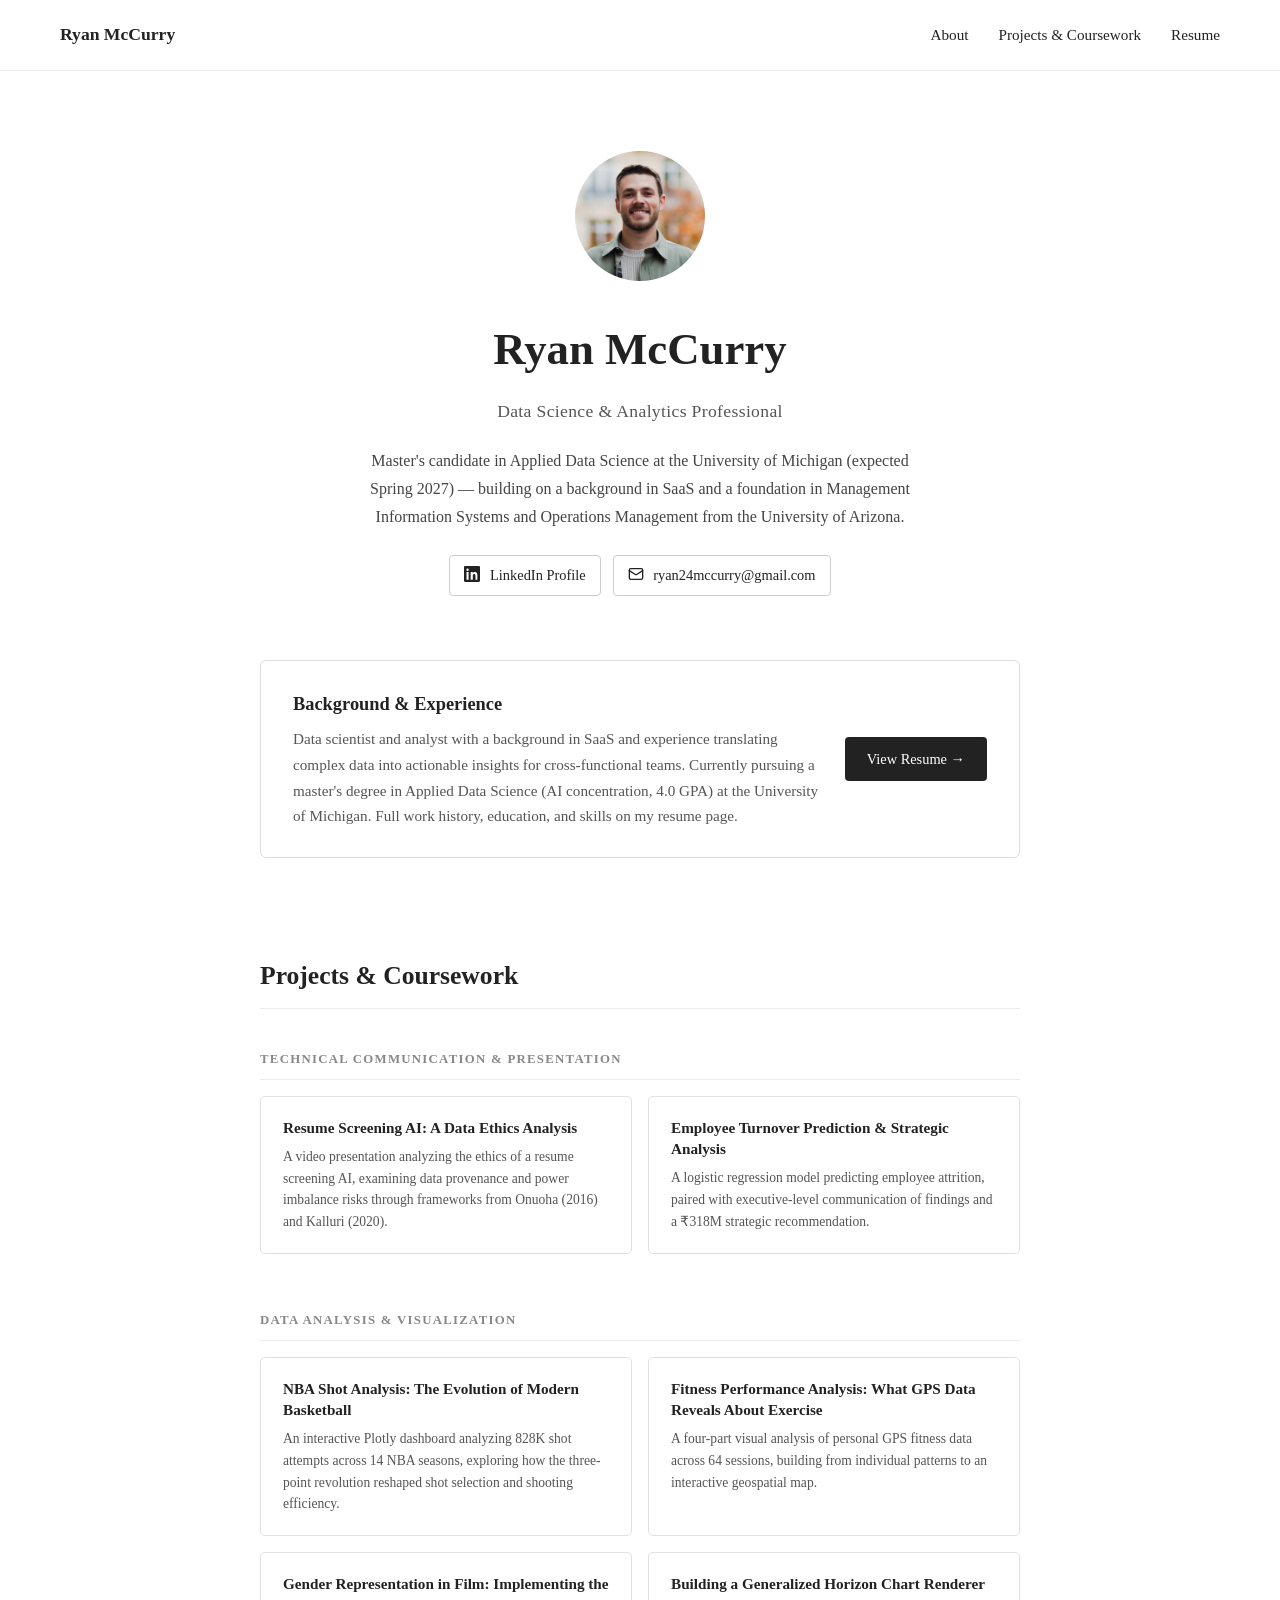
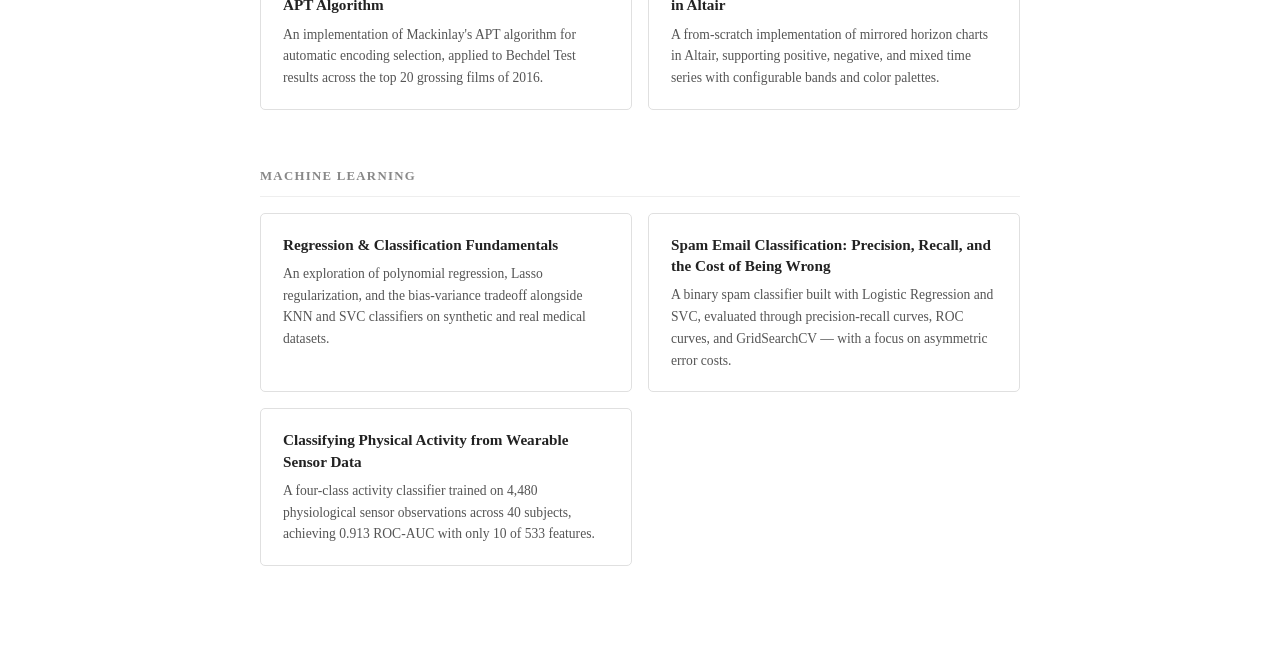
==== index.html @ e741186e "Remove and re-add activity classification project link" ====
<!DOCTYPE html>
<html lang="en">
<head>
  <meta charset="UTF-8" />
  <meta name="viewport" content="width=device-width, initial-scale=1.0"/>
  <title>Ryan McCurry</title>
  <link rel="icon" type="image/x-icon" href="favicon.ico" />
  <link rel="stylesheet" href="style.css" />
</head>
<body>

  <nav>
    <span class="nav-name">Ryan McCurry</span>
    <ul>
      <li><a href="index.html">About</a></li>
      <li><a href="#projects">Projects &amp; Coursework</a></li>

      <li><a href="resume.html">Resume</a></li>
    </ul>
  </nav>

  <!-- Hero -->
  <section id="hero">
    <img src="profile.jpg" alt="Ryan McCurry" class="profile-photo" />
    <h1>Ryan McCurry</h1>
    <p class="hero-tagline">Data Science & Analytics Professional</p>
    <p class="hero-bio">
      Master's candidate in Applied Data Science at the University of Michigan (expected Spring 2027) —
      building on a background in SaaS and a foundation in Management Information Systems and
      Operations Management from the University of Arizona.
    </p>
    <div class="hero-links">
      <a class="hero-link-btn" href="https://www.linkedin.com/in/ryan-mccurry/" target="_blank">
        <svg xmlns="http://www.w3.org/2000/svg" width="16" height="16" viewBox="0 0 24 24" fill="currentColor" style="vertical-align:-2px; margin-right:6px;"><path d="M20.447 20.452H17.21v-5.569c0-1.328-.027-3.037-1.852-3.037-1.853 0-2.136 1.445-2.136 2.939v5.667H9.987V9h3.102v1.561h.046c.432-.816 1.489-1.676 3.065-1.676 3.276 0 3.881 2.156 3.881 4.959v6.608zM5.337 7.433a1.8 1.8 0 1 1 0-3.6 1.8 1.8 0 0 1 0 3.6zm1.554 13.019H3.783V9h3.108v11.452zM22.225 0H1.771C.792 0 0 .774 0 1.729v20.542C0 23.227.792 24 1.771 24h20.451C23.2 24 24 23.227 24 22.271V1.729C24 .774 23.2 0 22.222 0h.003z"/></svg>
        LinkedIn Profile
      </a>
      <a class="hero-link-btn" href="mailto:ryan24mccurry@gmail.com">
        <svg xmlns="http://www.w3.org/2000/svg" width="16" height="16" viewBox="0 0 24 24" fill="none" stroke="currentColor" stroke-width="2" stroke-linecap="round" stroke-linejoin="round" style="vertical-align:-2px; margin-right:6px;"><rect x="2" y="4" width="20" height="16" rx="2"/><path d="m22 7-8.97 5.7a1.94 1.94 0 0 1-2.06 0L2 7"/></svg>
        ryan24mccurry@gmail.com
      </a>
    </div>
  </section>

  <!-- Resume -->
  <section id="resume-section">
    <div class="resume-card">
      <div class="resume-card-text">
        <h2 class="resume-card-heading">Background & Experience</h2>
        <p>Data scientist and analyst with a background in SaaS and experience translating complex data into actionable insights for cross-functional teams. Currently pursuing a master's degree in Applied Data Science (AI concentration, 4.0 GPA) at the University of Michigan. Full work history, education, and skills on my resume page.</p>
      </div>
      <a href="resume.html" class="resume-card-btn">View Resume →</a>
    </div>
  </section>

  <!-- Projects -->
  <section id="projects">
    <h2>Projects &amp; Coursework</h2>

    <div class="project-category">
      <h3 class="category-label">Technical Communication &amp; Presentation</h3>
      <div class="project-tiles">
        <a href="projects/ai-ethics-resume-screening.html" class="tile">
          <span class="tile-title">Resume Screening AI: A Data Ethics Analysis</span>
          <span class="tile-desc">A video presentation analyzing the ethics of a resume screening AI, examining data provenance and power imbalance risks through frameworks from Onuoha (2016) and Kalluri (2020).</span>
        </a>
        <a href="projects/acme-aroma.html" class="tile">
          <span class="tile-title">Employee Turnover Prediction &amp; Strategic Analysis</span>
          <span class="tile-desc">A logistic regression model predicting employee attrition, paired with executive-level communication of findings and a ₹318M strategic recommendation.</span>
        </a>
      </div>
    </div>

    <div class="project-category">
      <h3 class="category-label">Data Analysis &amp; Visualization</h3>
      <div class="project-tiles">
        <a href="projects/nba-shot-analysis.html" class="tile">
          <span class="tile-title">NBA Shot Analysis: The Evolution of Modern Basketball</span>
          <span class="tile-desc">An interactive Plotly dashboard analyzing 828K shot attempts across 14 NBA seasons, exploring how the three-point revolution reshaped shot selection and shooting efficiency.</span>
        </a>
        <a href="projects/fitness-performance-analysis.html" class="tile">
          <span class="tile-title">Fitness Performance Analysis: What GPS Data Reveals About Exercise</span>
          <span class="tile-desc">A four-part visual analysis of personal GPS fitness data across 64 sessions, building from individual patterns to an interactive geospatial map.</span>
        </a>
        <a href="projects/bechdel-apt.html" class="tile">
          <span class="tile-title">Gender Representation in Film: Implementing the APT Algorithm</span>
          <span class="tile-desc">An implementation of Mackinlay's APT algorithm for automatic encoding selection, applied to Bechdel Test results across the top 20 grossing films of 2016.</span>
        </a>
        <a href="projects/horizon-charts.html" class="tile">
          <span class="tile-title">Building a Generalized Horizon Chart Renderer in Altair</span>
          <span class="tile-desc">A from-scratch implementation of mirrored horizon charts in Altair, supporting positive, negative, and mixed time series with configurable bands and color palettes.</span>
        </a>
      </div>
    </div>

    <div class="project-category">
      <h3 class="category-label">Machine Learning</h3>
      <div class="project-tiles">
        <a href="projects/regression-classification-fundamentals.html" class="tile">
          <span class="tile-title">Regression &amp; Classification Fundamentals</span>
          <span class="tile-desc">An exploration of polynomial regression, Lasso regularization, and the bias-variance tradeoff alongside KNN and SVC classifiers on synthetic and real medical datasets.</span>
        </a>
        <a href="projects/spam-classification.html" class="tile">
          <span class="tile-title">Spam Email Classification: Precision, Recall, and the Cost of Being Wrong</span>
          <span class="tile-desc">A binary spam classifier built with Logistic Regression and SVC, evaluated through precision-recall curves, ROC curves, and GridSearchCV — with a focus on asymmetric error costs.</span>
        </a>
        <a href="projects/activity-classification.html" class="tile">
          <span class="tile-title">Classifying Physical Activity from Wearable Sensor Data</span>
          <span class="tile-desc">A four-class activity classifier trained on 4,480 physiological sensor observations across 40 subjects, achieving 0.913 ROC-AUC with only 10 of 533 features.</span>
        </a>
      </div>
    </div>

  </section>



</body>
</html>
---- style.css ----
* {
  margin: 0;
  padding: 0;
  box-sizing: border-box;
}

body {
  font-family: 'Georgia', serif;
  color: #222;
  background-color: #fff;
  line-height: 1.7;
}

/* Navigation */
nav {
  display: flex;
  justify-content: space-between;
  align-items: center;
  padding: 20px 60px;
  border-bottom: 1px solid #eee;
  position: sticky;
  top: 0;
  background-color: #fff;
  z-index: 100;
}

.nav-name {
  font-weight: bold;
  font-size: 1.1rem;
}

nav ul {
  list-style: none;
  display: flex;
  gap: 30px;
}

nav ul a {
  text-decoration: none;
  color: #222;
  font-size: 0.95rem;
}

nav ul a:hover {
  color: #555;
}

/* Sections */
section {
  max-width: 800px;
  margin: 0 auto;
  padding: 48px 20px;
  scroll-margin-top: 70px;
}

/* Hero */
#hero {
  text-align: center;
  padding-top: 80px;
  padding-bottom: 64px;
}

#hero h1 {
  font-size: 2.8rem;
  margin-bottom: 10px;
}

.hero-tagline {
  font-size: 1.1rem;
  color: #555;
  margin-bottom: 20px;
  letter-spacing: 0.02em;
}

.hero-bio {
  font-size: 1rem;
  color: #444;
  max-width: 580px;
  margin: 0 auto 24px;
  line-height: 1.75;
}

.hero-links {
  display: flex;
  justify-content: center;
  gap: 12px;
  flex-wrap: wrap;
}

.hero-link-btn {
  display: inline-block;
  color: #222;
  text-decoration: none;
  font-size: 0.9rem;
  border: 1px solid #ccc;
  border-radius: 4px;
  padding: 7px 14px;
  transition: border-color 0.2s, color 0.2s;
}

.hero-link-btn:hover {
  border-color: #888;
  color: #444;
}

/* Profile Photo */
.profile-photo {
  width: 130px;
  height: 130px;
  border-radius: 50%;
  object-fit: cover;
  margin-bottom: 22px;
}

/* Headings */
h2 {
  font-size: 1.6rem;
  margin-bottom: 30px;
  border-bottom: 1px solid #eee;
  padding-bottom: 10px;
}

/* Resume Card */
#resume-section {
  padding-top: 0;
  padding-bottom: 48px;
}

.resume-card {
  display: flex;
  justify-content: space-between;
  align-items: center;
  border: 1px solid #ddd;
  border-radius: 6px;
  padding: 28px 32px;
  gap: 24px;
}

.resume-card-heading {
  font-size: 1.15rem;
  margin-bottom: 6px;
  border: none;
  padding: 0;
}

.resume-card-text p {
  color: #555;
  font-size: 0.95rem;
}

.resume-card-btn {
  flex-shrink: 0;
  display: inline-block;
  padding: 10px 22px;
  background: #222;
  color: #fff;
  text-decoration: none;
  font-size: 0.9rem;
  border-radius: 4px;
  white-space: nowrap;
  transition: background 0.2s;
}

.resume-card-btn:hover {
  background: #444;
}

/* Projects */
#projects h2 {
  margin-bottom: 40px;
}

.project-category {
  margin-bottom: 56px;
}

.category-label {
  font-size: 0.8rem;
  font-weight: bold;
  letter-spacing: 0.1em;
  text-transform: uppercase;
  color: #888;
  margin-bottom: 16px;
  padding-bottom: 8px;
  border-bottom: 1px solid #eee;
}

.project-tiles {
  display: grid;
  grid-template-columns: 1fr 1fr;
  gap: 16px;
}

.tile {
  display: flex;
  flex-direction: column;
  gap: 8px;
  padding: 20px 22px;
  border: 1px solid #e0e0e0;
  border-radius: 5px;
  text-decoration: none;
  color: inherit;
  transition: border-color 0.2s, box-shadow 0.2s;
}

.tile:hover {
  border-color: #aaa;
  box-shadow: 0 2px 8px rgba(0,0,0,0.06);
}

.tile-title {
  font-size: 0.95rem;
  font-weight: bold;
  color: #222;
  line-height: 1.4;
}

.tile-desc {
  font-size: 0.85rem;
  color: #555;
  line-height: 1.6;
}

/* Resume Page */
#resume-hero {
  text-align: center;
  padding-top: 64px;
  padding-bottom: 32px;
}

#resume-hero h1 {
  font-size: 2.5rem;
  margin-bottom: 20px;
}

.resume-item {
  margin-bottom: 40px;
}

.resume-header {
  display: flex;
  justify-content: space-between;
  align-items: baseline;
  margin-bottom: 4px;
}

.resume-date {
  font-size: 0.9rem;
  color: #777;
}

.resume-subtitle {
  font-style: italic;
  color: #555;
  margin-bottom: 10px;
}

.resume-list {
  padding-left: 20px;
}

.resume-list li {
  margin-bottom: 8px;
  color: #444;
}

/* Responsive */
@media (max-width: 600px) {
  nav {
    padding: 16px 20px;
  }

  .project-tiles {
    grid-template-columns: 1fr;
  }

  .resume-card {
    flex-direction: column;
    align-items: flex-start;
  }

  #hero h1 {
    font-size: 2.1rem;
  }
}
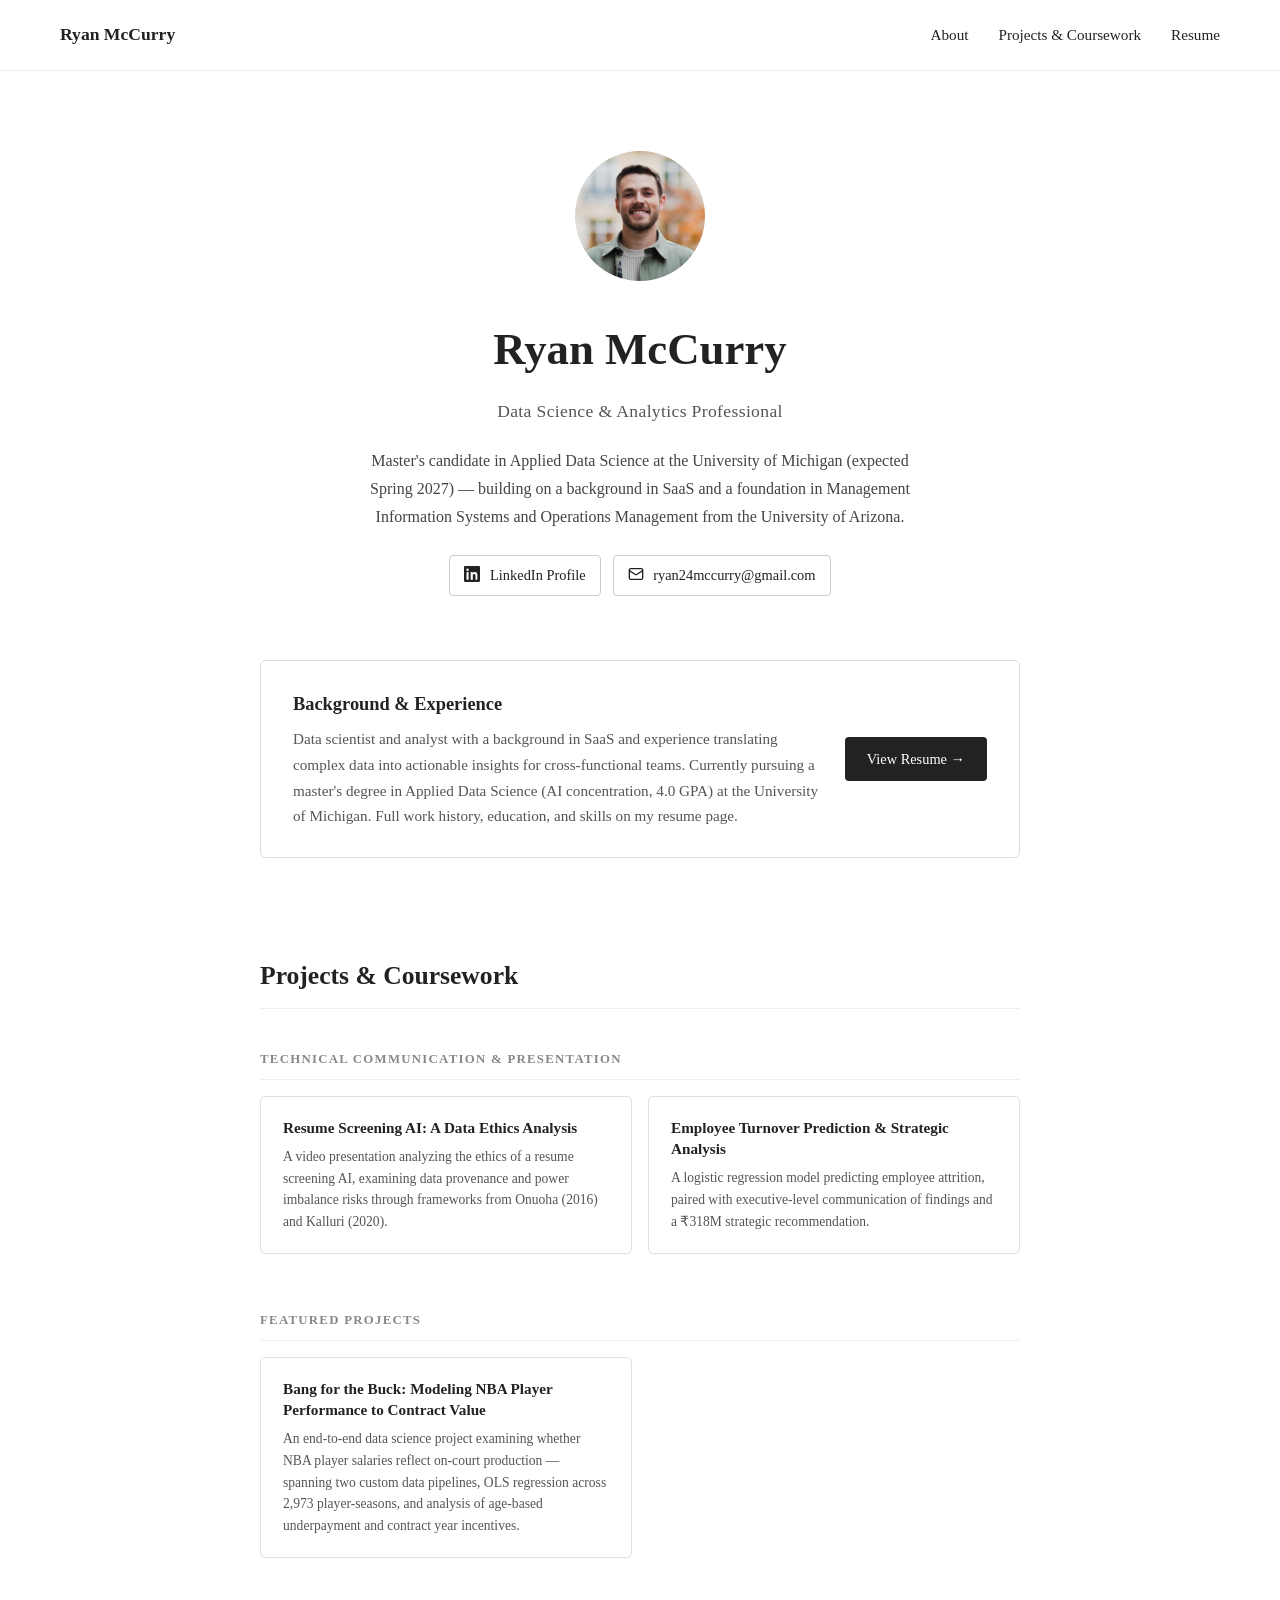
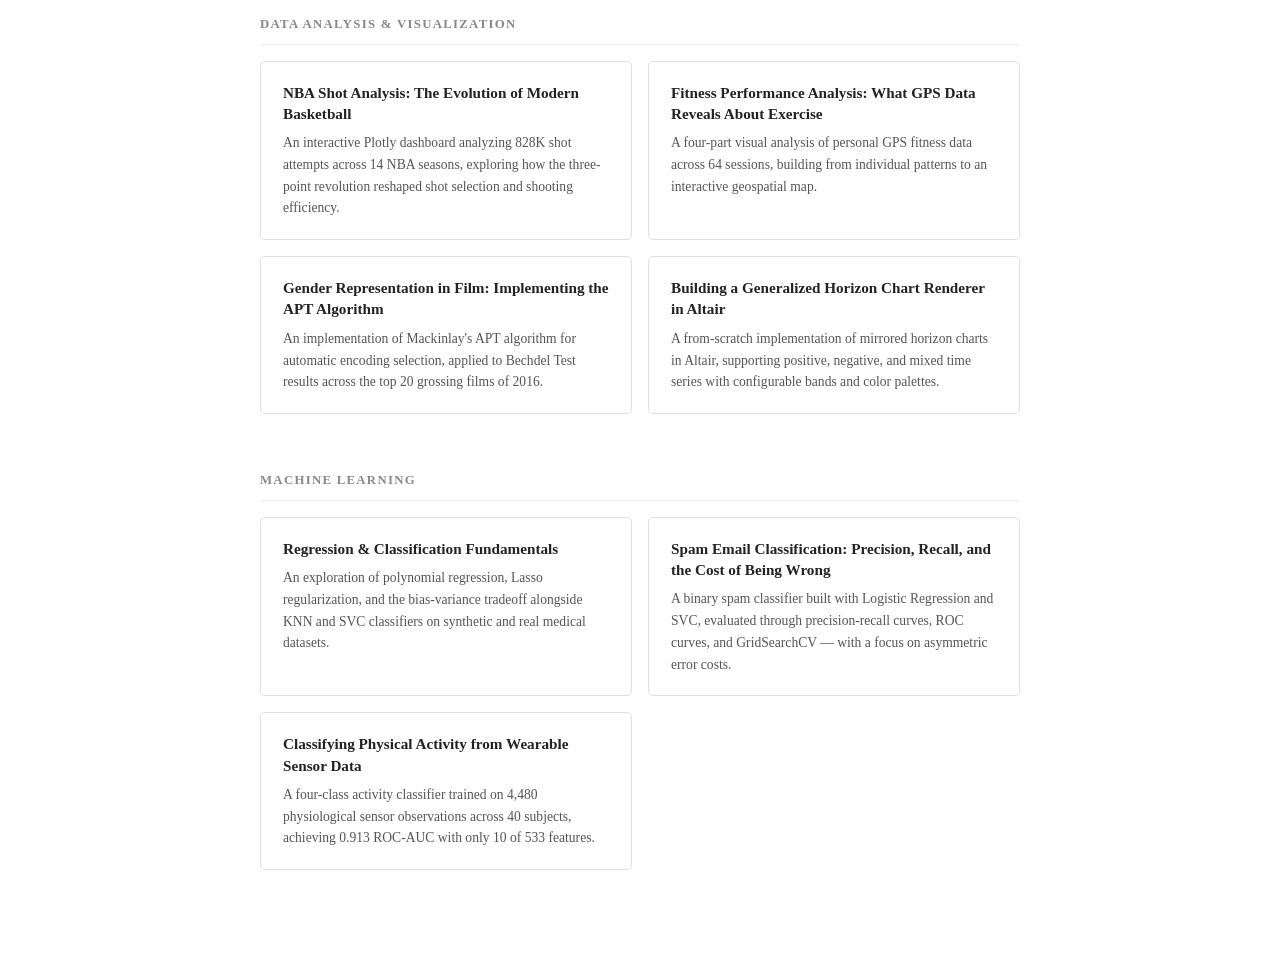
==== commit 3f9328e2: "Add featured project tile for NBA player performance Added a new project tile for 'Bang for the Buck" ====
--- a/index.html
+++ b/index.html
@@ -71,6 +71,16 @@
     </div>
 
     <div class="project-category">
+      <h3 class="category-label">Featured Projects</h3>
+      <div class="project-tiles">
+        <a href="projects/nba-salary-efficiency.html" class="tile">
+          <span class="tile-title">Bang for the Buck: Modeling NBA Player Performance to Contract Value</span>
+          <span class="tile-desc">An end-to-end data science project examining whether NBA player salaries reflect on-court production — spanning two custom data pipelines, OLS regression across 2,973 player-seasons, and analysis of age-based underpayment and contract year incentives.</span>
+        </a>
+      </div>
+    </div>
+
+    <div class="project-category">
       <h3 class="category-label">Data Analysis &amp; Visualization</h3>
       <div class="project-tiles">
         <a href="projects/nba-shot-analysis.html" class="tile">
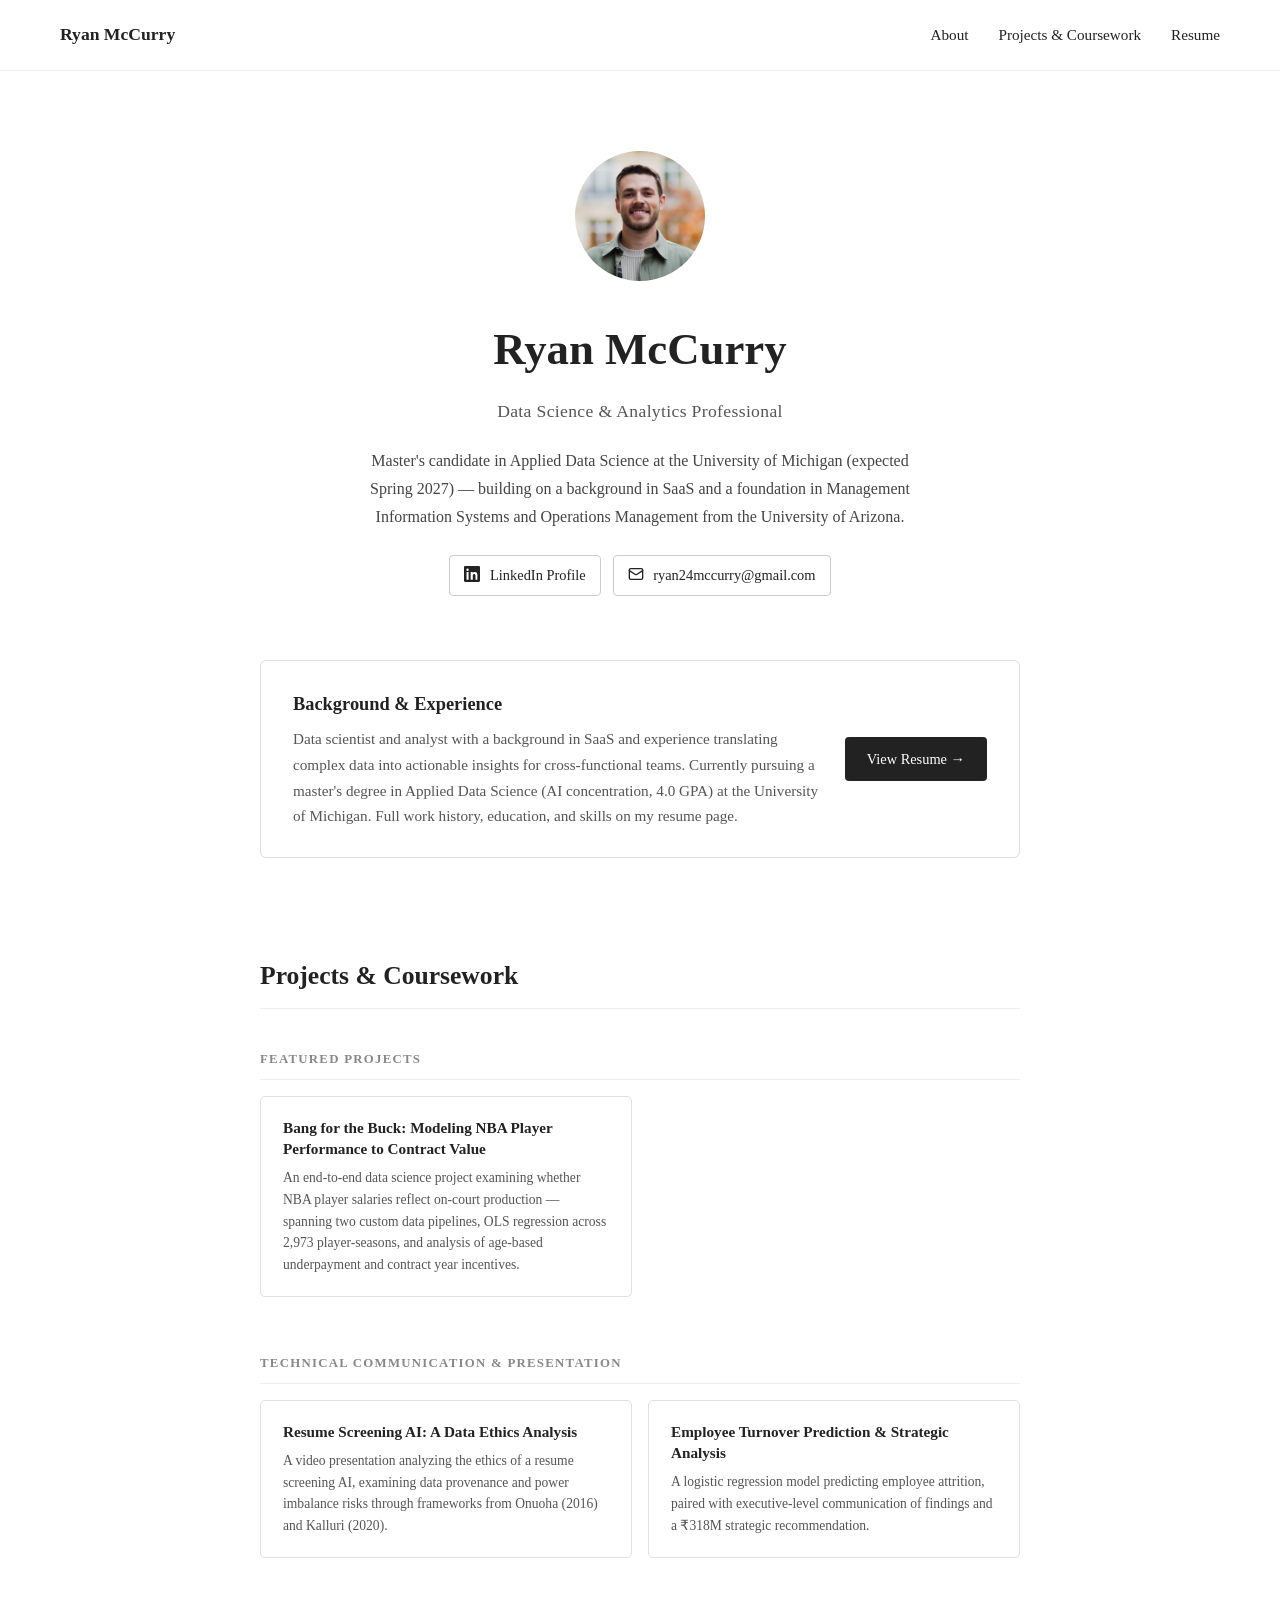
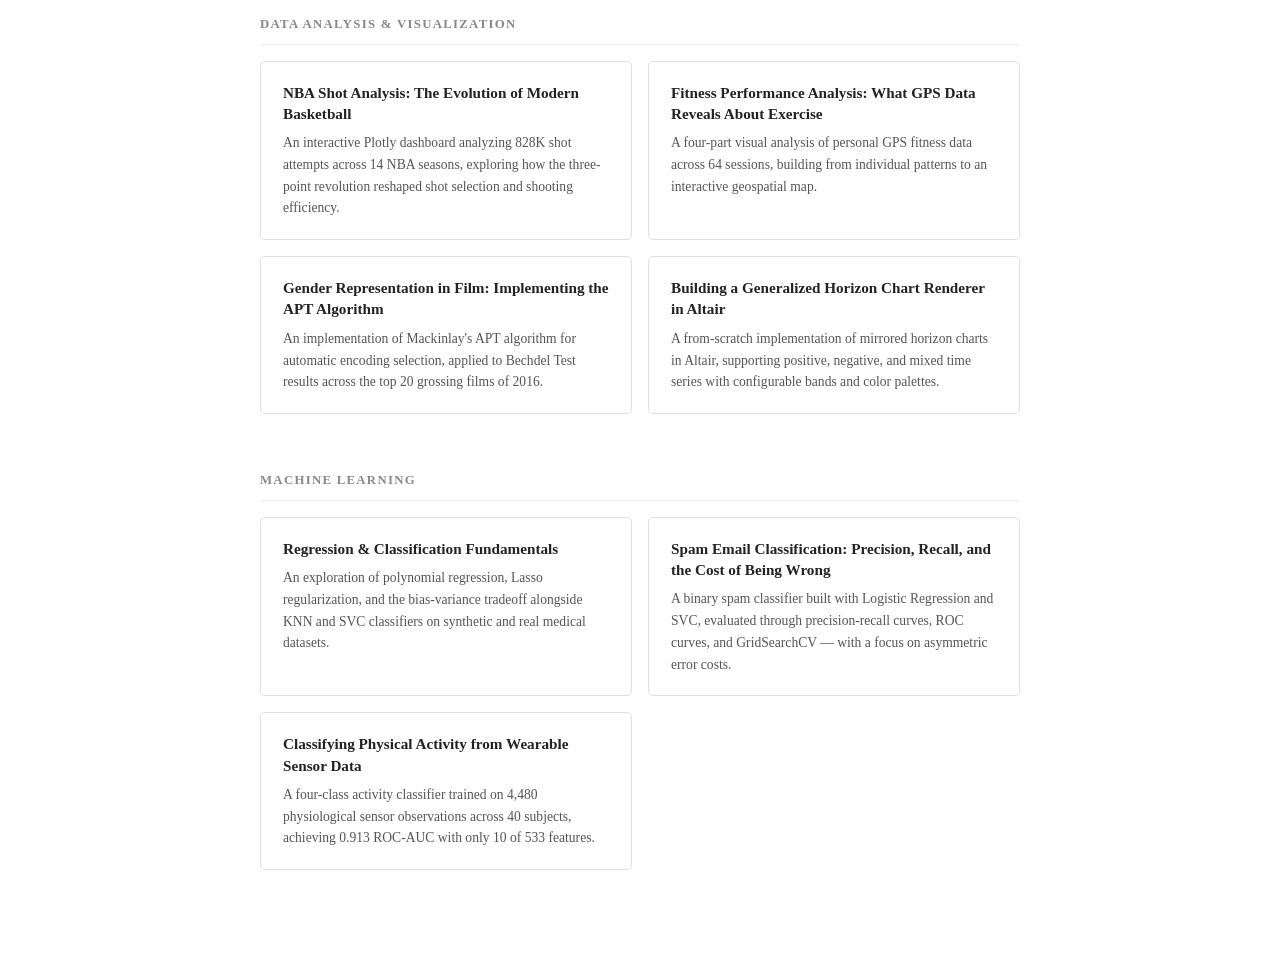
==== commit de3079c5: "Refactor project categories in index.html Removed duplicate Featured Projects section and retained t" ====
--- a/index.html
+++ b/index.html
@@ -57,6 +57,16 @@
     <h2>Projects &amp; Coursework</h2>
 
     <div class="project-category">
+      <h3 class="category-label">Featured Projects</h3>
+      <div class="project-tiles">
+        <a href="projects/nba-salary-efficiency.html" class="tile" style="width: 100%;">
+          <span class="tile-title">Bang for the Buck: Modeling NBA Player Performance to Contract Value</span>
+          <span class="tile-desc">An end-to-end data science project examining whether NBA player salaries reflect on-court production — spanning two custom data pipelines, OLS regression across 2,973 player-seasons, and analysis of age-based underpayment and contract year incentives.</span>
+        </a>
+      </div>
+    </div>
+    
+    <div class="project-category">
       <h3 class="category-label">Technical Communication &amp; Presentation</h3>
       <div class="project-tiles">
         <a href="projects/ai-ethics-resume-screening.html" class="tile">
@@ -66,16 +76,6 @@
         <a href="projects/acme-aroma.html" class="tile">
           <span class="tile-title">Employee Turnover Prediction &amp; Strategic Analysis</span>
           <span class="tile-desc">A logistic regression model predicting employee attrition, paired with executive-level communication of findings and a ₹318M strategic recommendation.</span>
-        </a>
-      </div>
-    </div>
-
-    <div class="project-category">
-      <h3 class="category-label">Featured Projects</h3>
-      <div class="project-tiles">
-        <a href="projects/nba-salary-efficiency.html" class="tile">
-          <span class="tile-title">Bang for the Buck: Modeling NBA Player Performance to Contract Value</span>
-          <span class="tile-desc">An end-to-end data science project examining whether NBA player salaries reflect on-court production — spanning two custom data pipelines, OLS regression across 2,973 player-seasons, and analysis of age-based underpayment and contract year incentives.</span>
         </a>
       </div>
     </div>
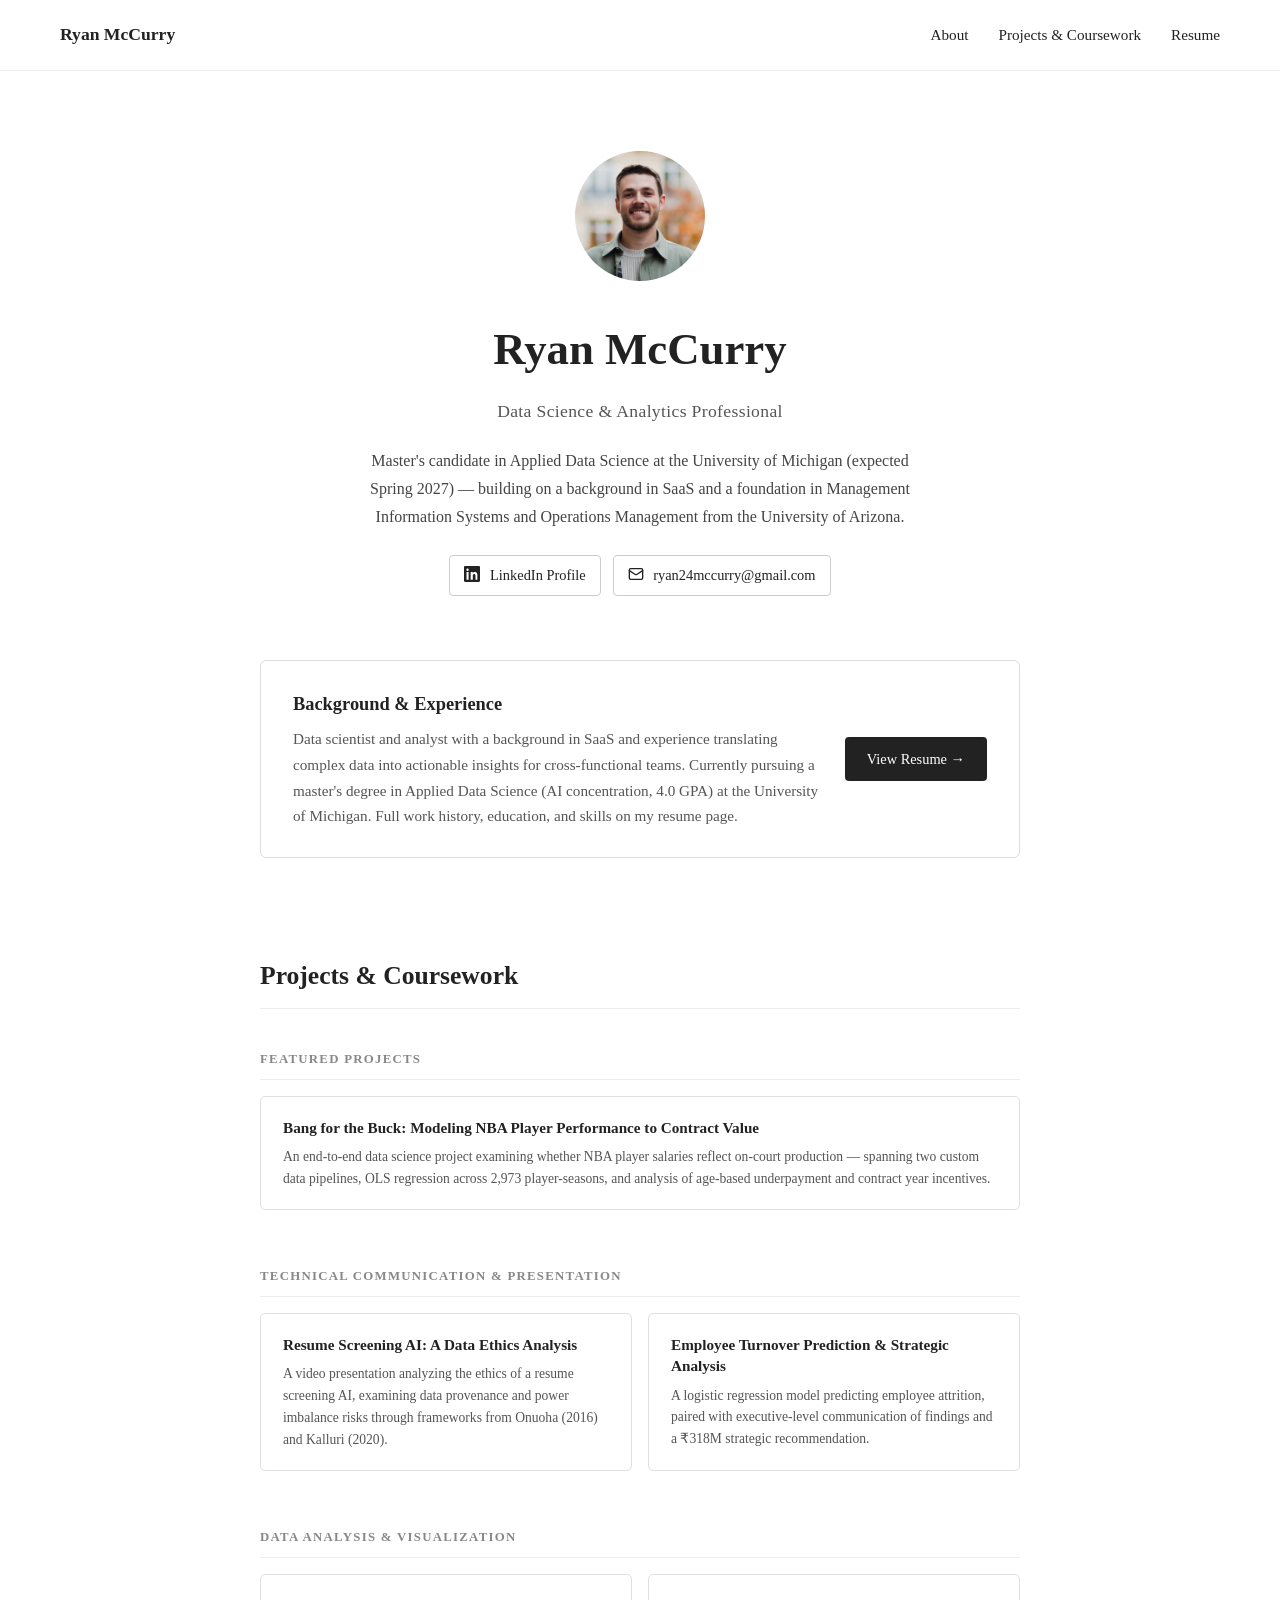
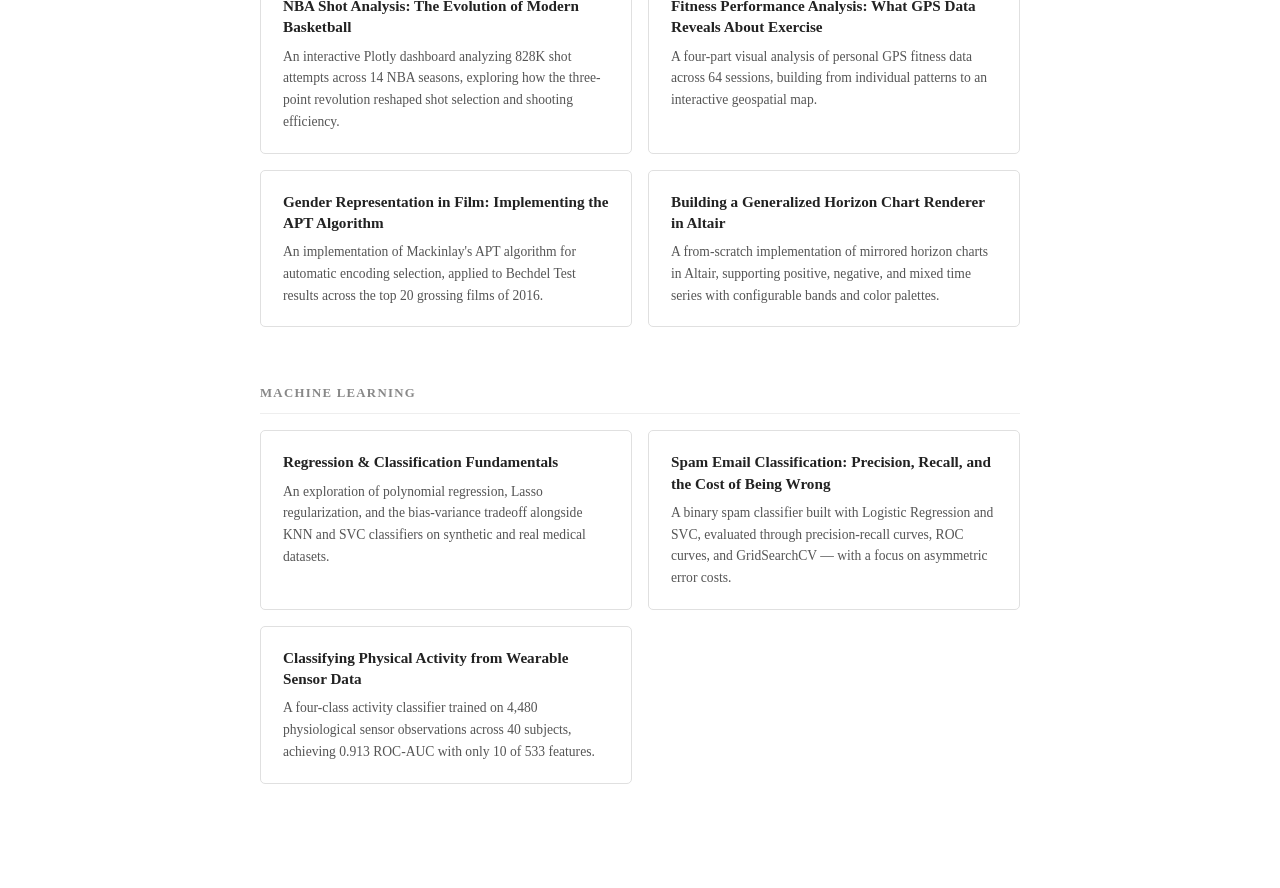
==== commit 94c241ea: "Change project tiles to use grid layout Updated project tiles layout to use CSS grid." ====
--- a/index.html
+++ b/index.html
@@ -58,8 +58,8 @@
 
     <div class="project-category">
       <h3 class="category-label">Featured Projects</h3>
-      <div class="project-tiles">
-        <a href="projects/nba-salary-efficiency.html" class="tile" style="width: 100%;">
+      <div class="project-tiles" style="grid-template-columns: 1fr;">
+        <a href="projects/nba-salary-efficiency.html" class="tile">
           <span class="tile-title">Bang for the Buck: Modeling NBA Player Performance to Contract Value</span>
           <span class="tile-desc">An end-to-end data science project examining whether NBA player salaries reflect on-court production — spanning two custom data pipelines, OLS regression across 2,973 player-seasons, and analysis of age-based underpayment and contract year incentives.</span>
         </a>
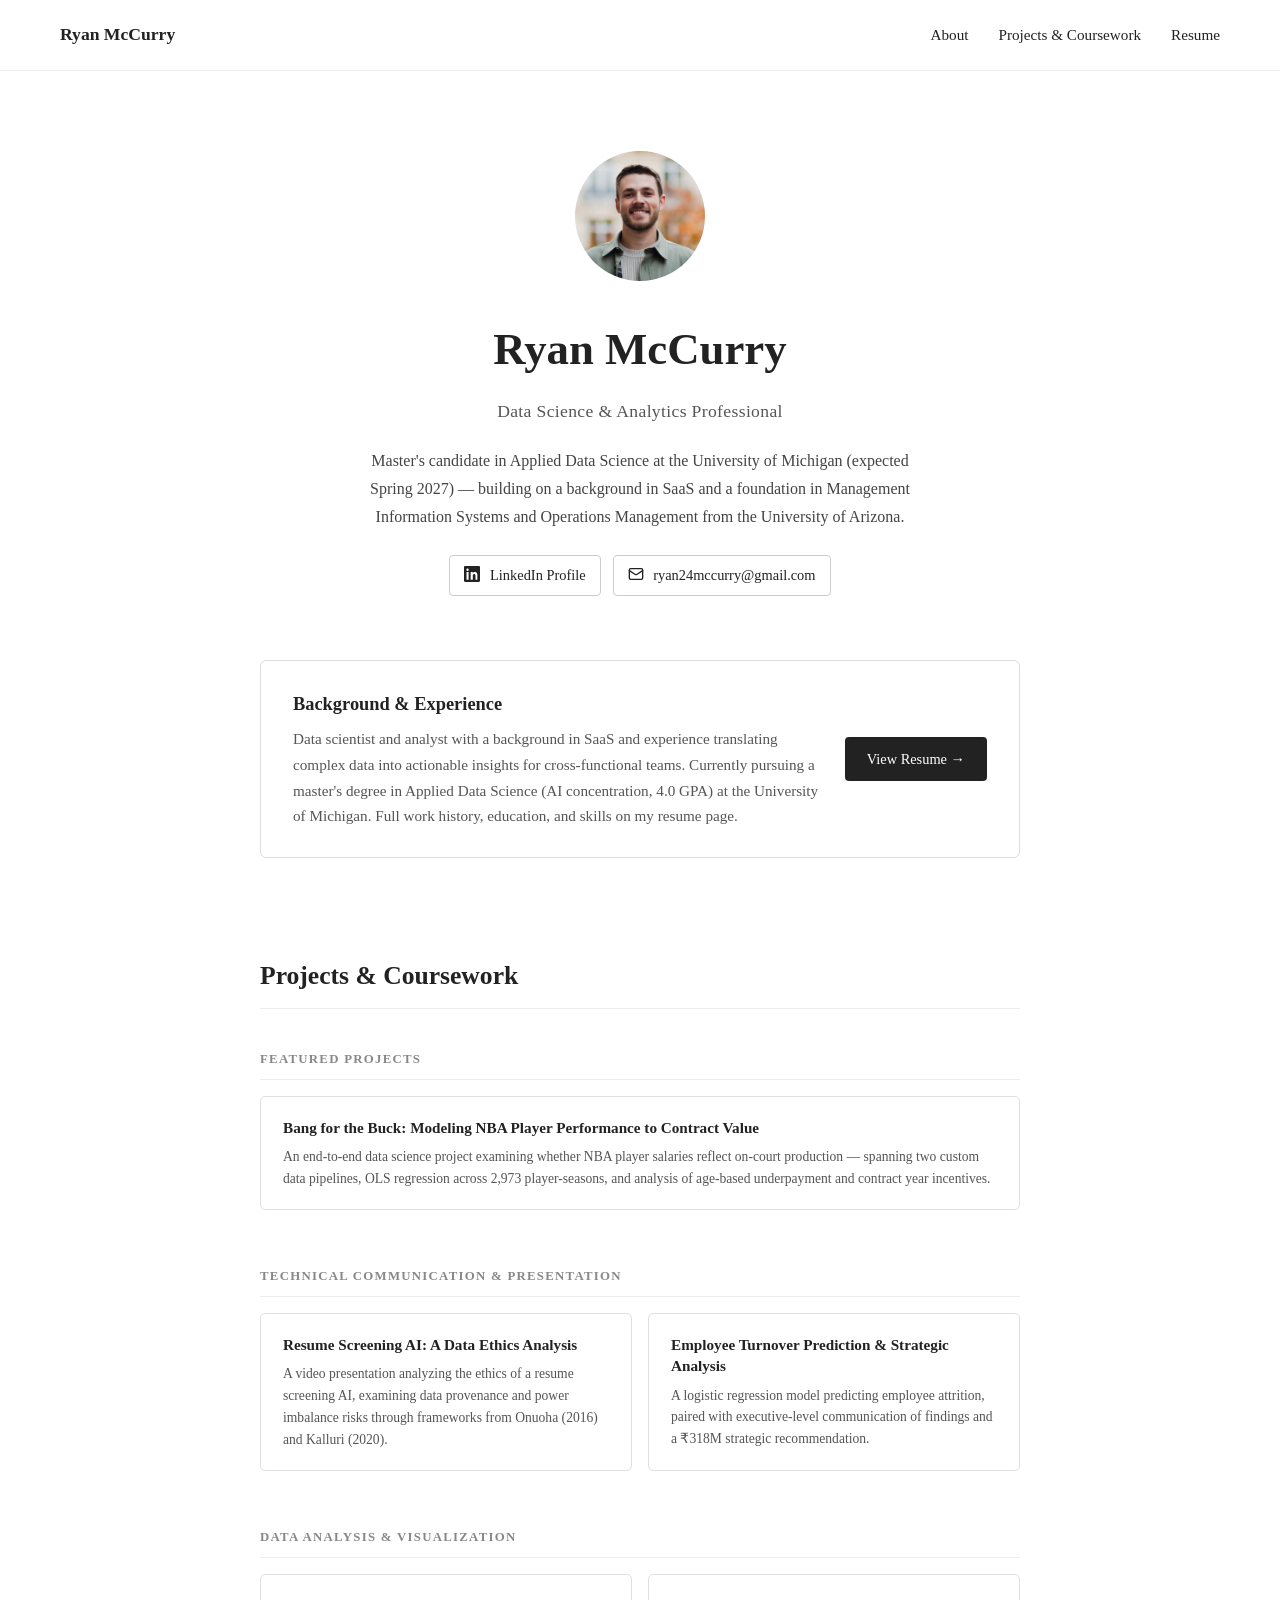
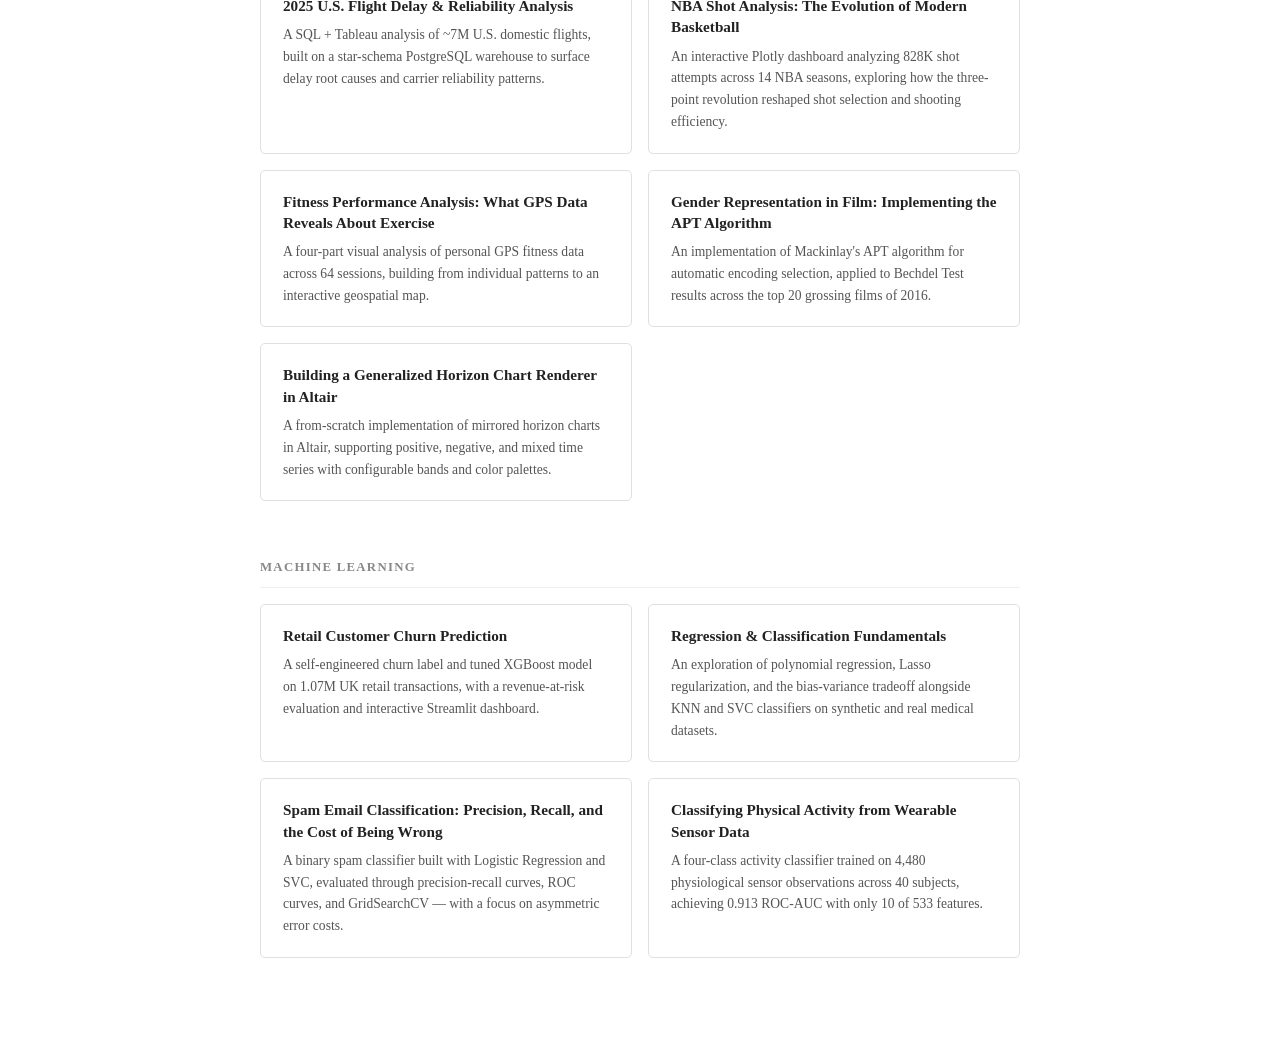
==== commit 3c930cc7: "Add new project tiles for analysis and ML categories Added new project tiles for data analysis and m" ====
--- a/index.html
+++ b/index.html
@@ -83,6 +83,10 @@
     <div class="project-category">
       <h3 class="category-label">Data Analysis &amp; Visualization</h3>
       <div class="project-tiles">
+        <a href="projects/airline-delay-analytics.html" class="tile">
+          <span class="tile-title">2025 U.S. Flight Delay &amp; Reliability Analysis</span>
+          <span class="tile-desc">A SQL + Tableau analysis of ~7M U.S. domestic flights, built on a star-schema PostgreSQL warehouse to surface delay root causes and carrier reliability patterns.</span>
+        </a>
         <a href="projects/nba-shot-analysis.html" class="tile">
           <span class="tile-title">NBA Shot Analysis: The Evolution of Modern Basketball</span>
           <span class="tile-desc">An interactive Plotly dashboard analyzing 828K shot attempts across 14 NBA seasons, exploring how the three-point revolution reshaped shot selection and shooting efficiency.</span>
@@ -105,6 +109,10 @@
     <div class="project-category">
       <h3 class="category-label">Machine Learning</h3>
       <div class="project-tiles">
+        <a href="projects/retail-churn-prediction.html" class="tile">
+          <span class="tile-title">Retail Customer Churn Prediction</span>
+          <span class="tile-desc">A self-engineered churn label and tuned XGBoost model on 1.07M UK retail transactions, with a revenue-at-risk evaluation and interactive Streamlit dashboard.</span>
+        </a>
         <a href="projects/regression-classification-fundamentals.html" class="tile">
           <span class="tile-title">Regression &amp; Classification Fundamentals</span>
           <span class="tile-desc">An exploration of polynomial regression, Lasso regularization, and the bias-variance tradeoff alongside KNN and SVC classifiers on synthetic and real medical datasets.</span>
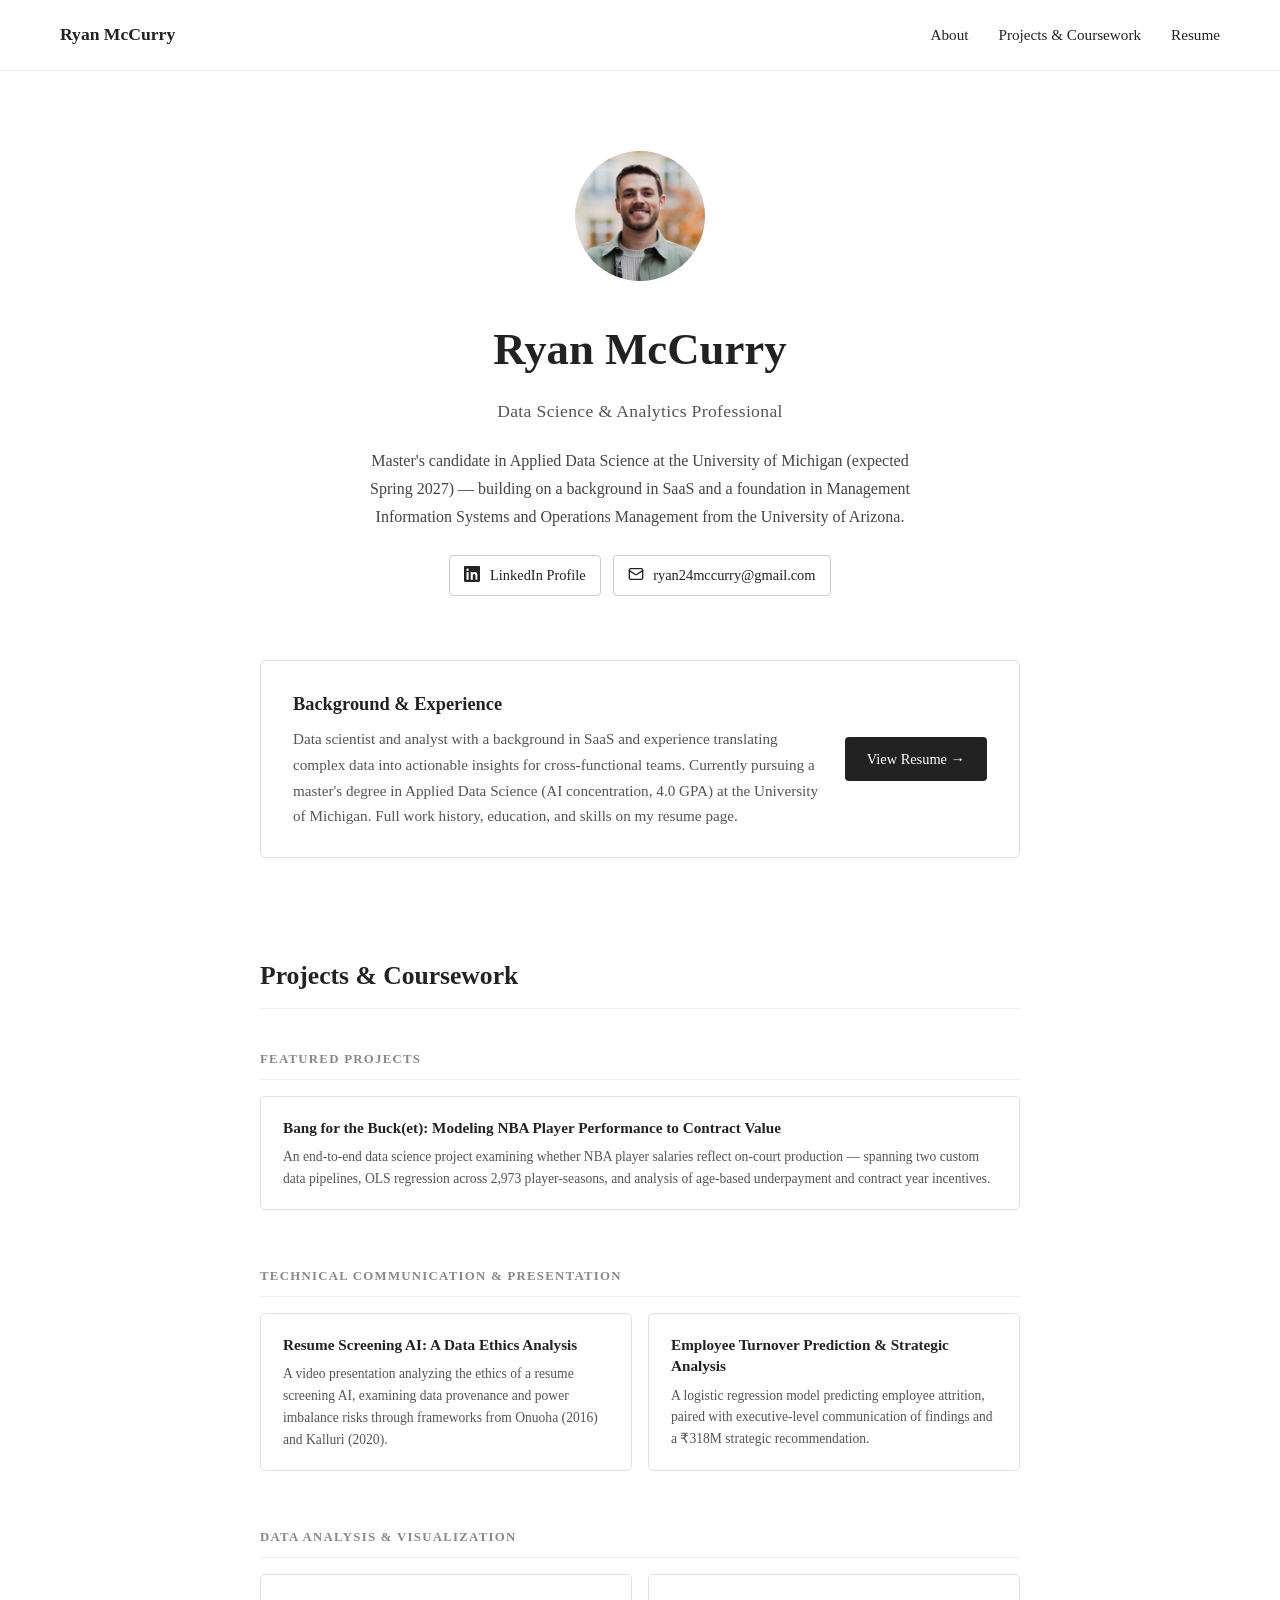
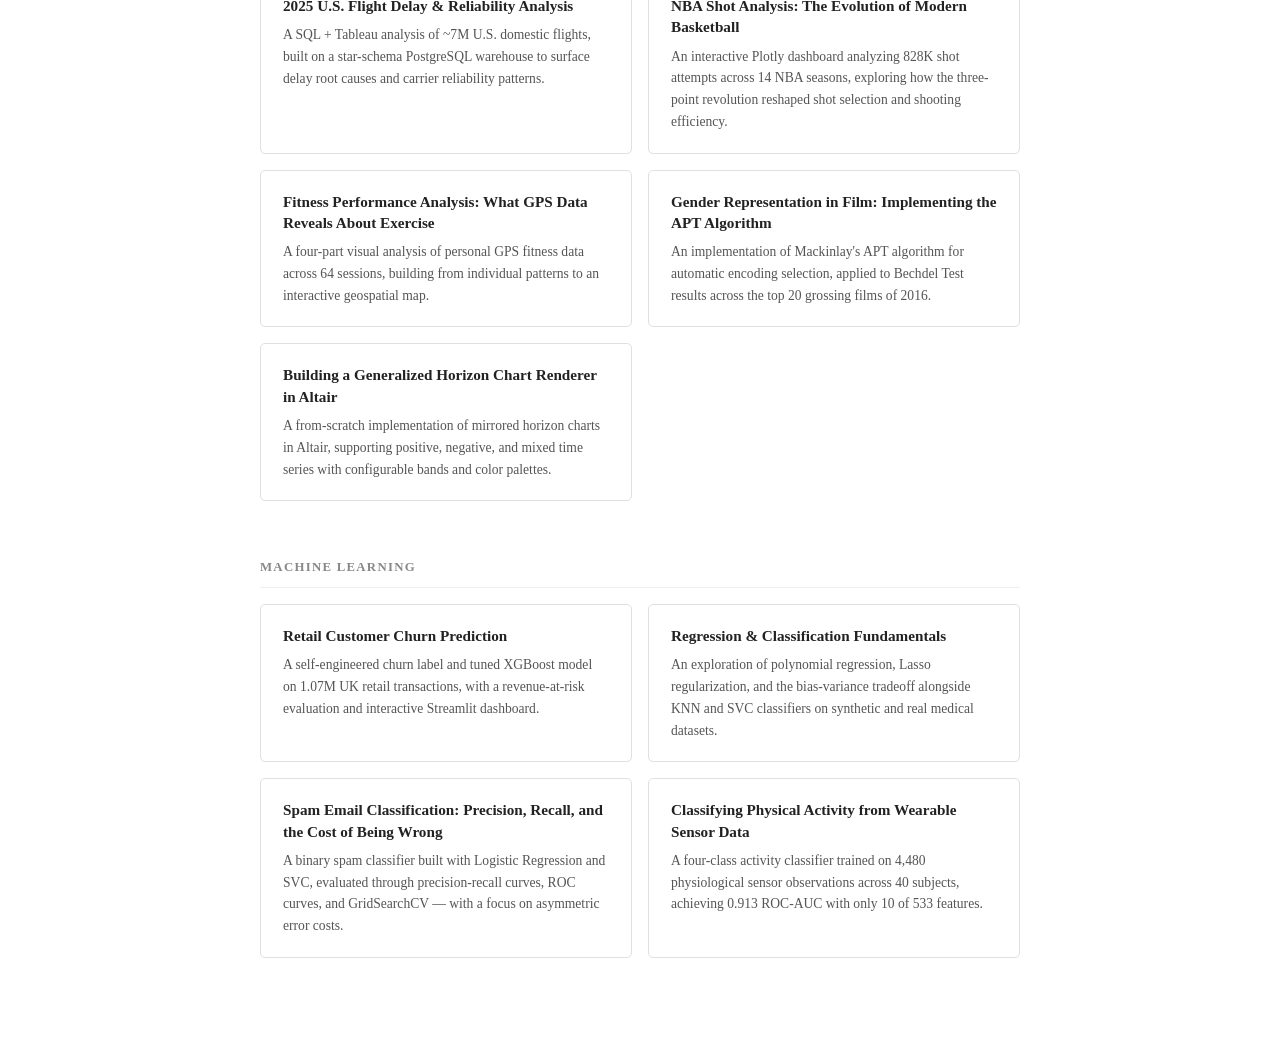
==== commit 3a3479c9: "Update project title for NBA player performance model" ====
--- a/index.html
+++ b/index.html
@@ -60,7 +60,7 @@
       <h3 class="category-label">Featured Projects</h3>
       <div class="project-tiles" style="grid-template-columns: 1fr;">
         <a href="projects/nba-salary-efficiency.html" class="tile">
-          <span class="tile-title">Bang for the Buck: Modeling NBA Player Performance to Contract Value</span>
+          <span class="tile-title">Bang for the Buck(et): Modeling NBA Player Performance to Contract Value</span>
           <span class="tile-desc">An end-to-end data science project examining whether NBA player salaries reflect on-court production — spanning two custom data pipelines, OLS regression across 2,973 player-seasons, and analysis of age-based underpayment and contract year incentives.</span>
         </a>
       </div>
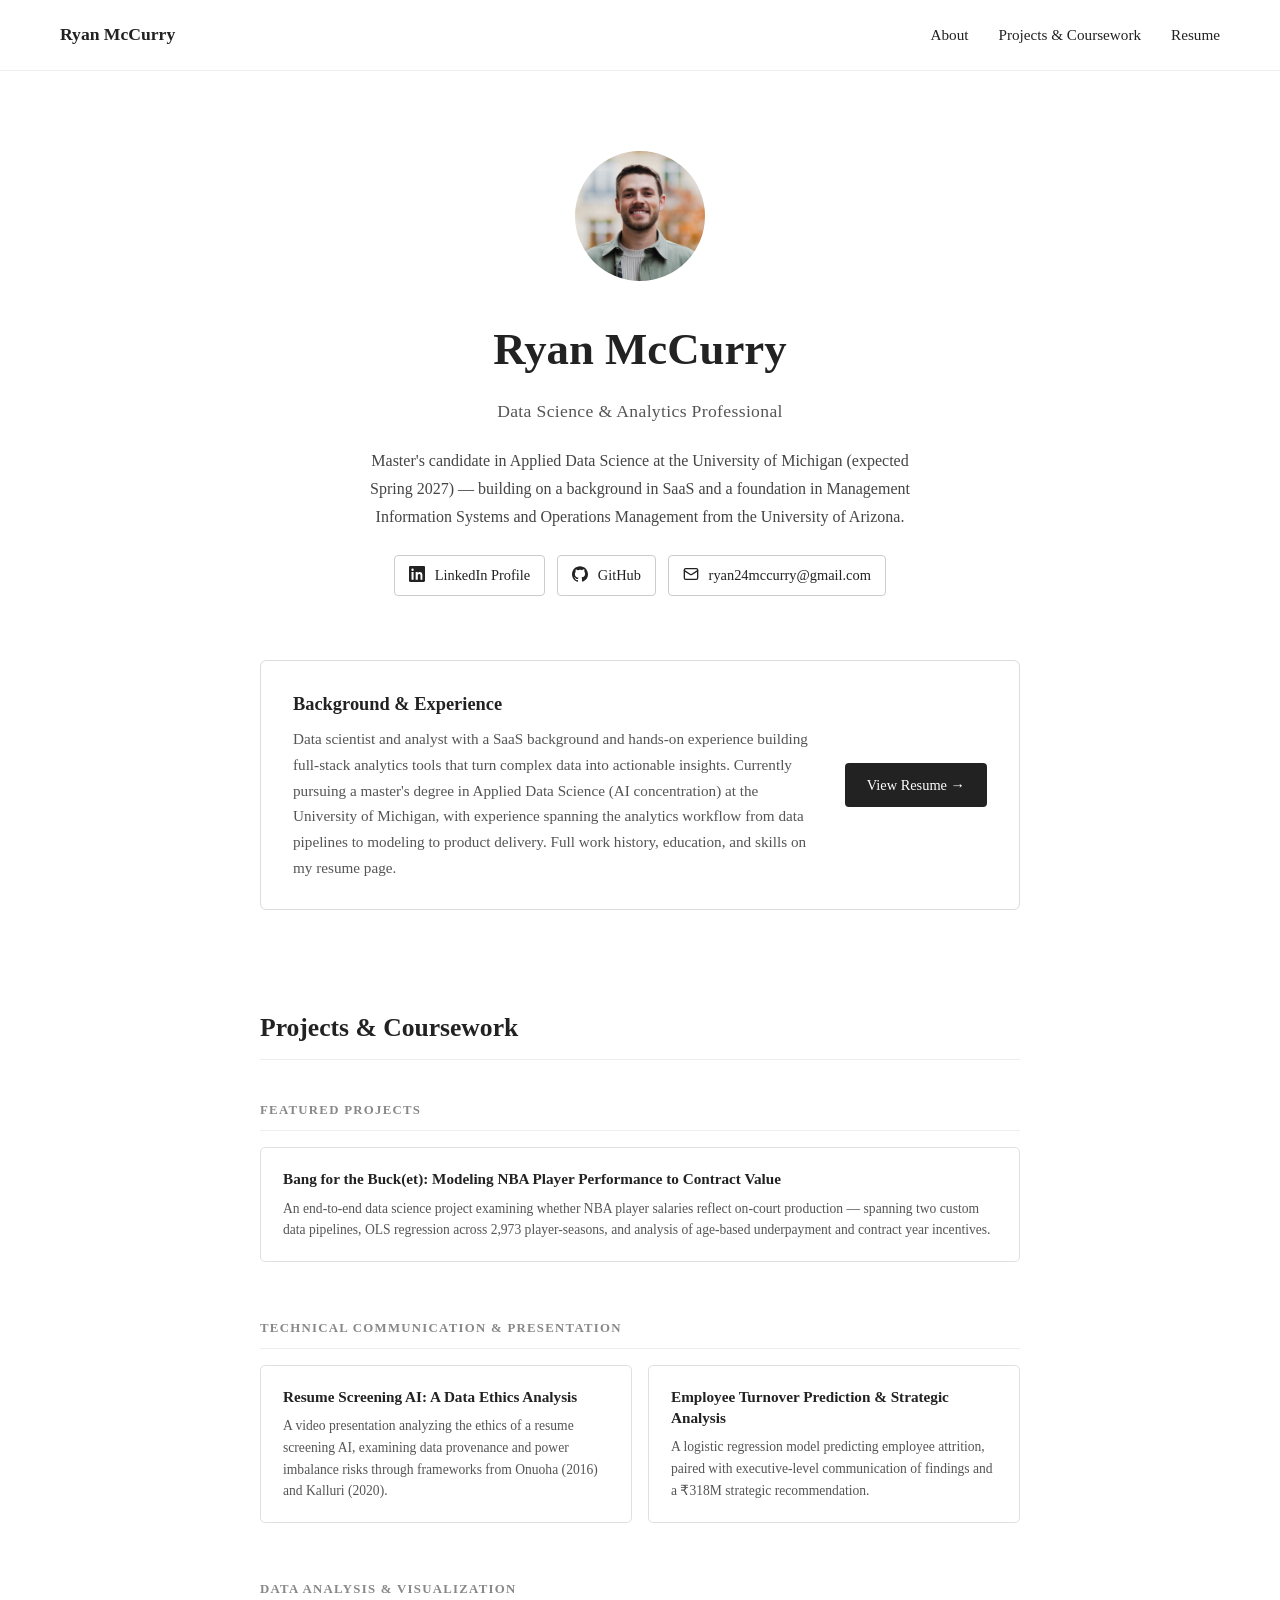
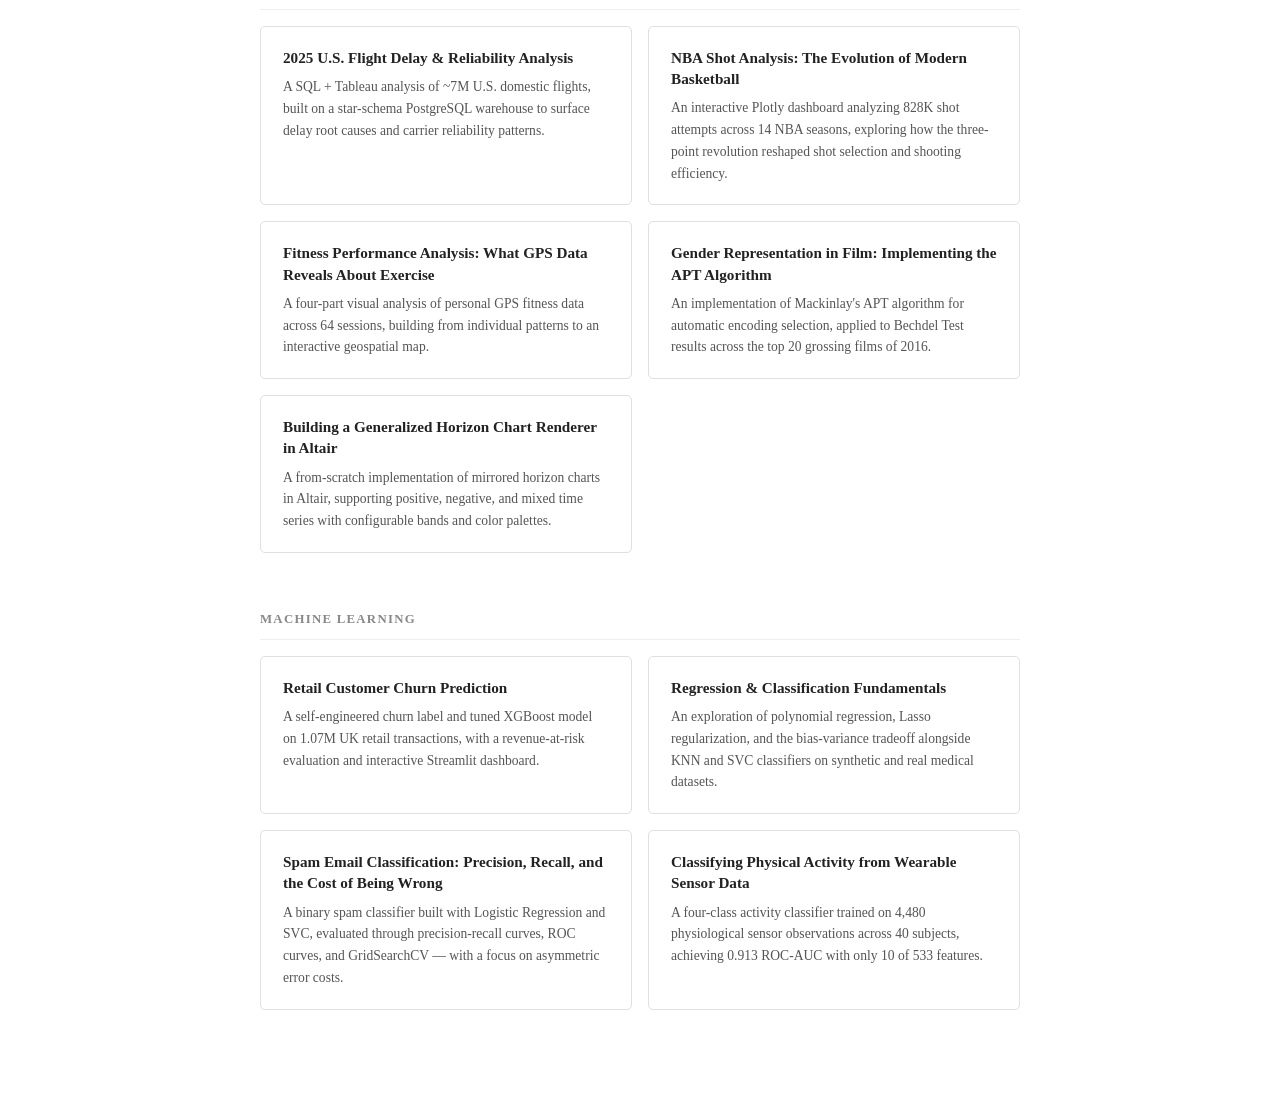
==== commit 9ecfc653: "Add GitHub link and improve experience description Updated LinkedIn and added GitHub link in the her" ====
--- a/index.html
+++ b/index.html
@@ -34,6 +34,10 @@
         <svg xmlns="http://www.w3.org/2000/svg" width="16" height="16" viewBox="0 0 24 24" fill="currentColor" style="vertical-align:-2px; margin-right:6px;"><path d="M20.447 20.452H17.21v-5.569c0-1.328-.027-3.037-1.852-3.037-1.853 0-2.136 1.445-2.136 2.939v5.667H9.987V9h3.102v1.561h.046c.432-.816 1.489-1.676 3.065-1.676 3.276 0 3.881 2.156 3.881 4.959v6.608zM5.337 7.433a1.8 1.8 0 1 1 0-3.6 1.8 1.8 0 0 1 0 3.6zm1.554 13.019H3.783V9h3.108v11.452zM22.225 0H1.771C.792 0 0 .774 0 1.729v20.542C0 23.227.792 24 1.771 24h20.451C23.2 24 24 23.227 24 22.271V1.729C24 .774 23.2 0 22.222 0h.003z"/></svg>
         LinkedIn Profile
       </a>
+      <a class="hero-link-btn" href="https://github.com/runrmc" target="_blank">
+        <svg xmlns="http://www.w3.org/2000/svg" width="16" height="16" viewBox="0 0 24 24" fill="currentColor" style="vertical-align:-2px; margin-right:6px;"><path d="M12 .297c-6.63 0-12 5.373-12 12 0 5.303 3.438 9.8 8.205 11.385.6.113.82-.258.82-.577 0-.285-.01-1.04-.015-2.04-3.338.724-4.042-1.61-4.042-1.61-.546-1.387-1.333-1.756-1.333-1.756-1.089-.745.083-.729.083-.729 1.205.084 1.84 1.237 1.84 1.237 1.07 1.834 2.807 1.304 3.492.997.108-.775.418-1.305.762-1.605-2.665-.303-5.467-1.334-5.467-5.93 0-1.31.468-2.381 1.235-3.221-.123-.303-.535-1.524.117-3.176 0 0 1.008-.322 3.301 1.23A11.51 11.51 0 0 1 12 5.803c1.02.005 2.047.138 3.006.404 2.291-1.552 3.297-1.23 3.297-1.23.653 1.653.242 2.874.118 3.176.77.84 1.235 1.911 1.235 3.221 0 4.609-2.807 5.624-5.479 5.921.43.372.823 1.102.823 2.222 0 1.606-.014 2.898-.014 3.293 0 .322.216.694.825.576C20.565 22.092 24 17.592 24 12.297c0-6.627-5.373-12-12-12"/></svg>
+        GitHub
+      </a>
       <a class="hero-link-btn" href="mailto:ryan24mccurry@gmail.com">
         <svg xmlns="http://www.w3.org/2000/svg" width="16" height="16" viewBox="0 0 24 24" fill="none" stroke="currentColor" stroke-width="2" stroke-linecap="round" stroke-linejoin="round" style="vertical-align:-2px; margin-right:6px;"><rect x="2" y="4" width="20" height="16" rx="2"/><path d="m22 7-8.97 5.7a1.94 1.94 0 0 1-2.06 0L2 7"/></svg>
         ryan24mccurry@gmail.com
@@ -46,7 +50,7 @@
     <div class="resume-card">
       <div class="resume-card-text">
         <h2 class="resume-card-heading">Background & Experience</h2>
-        <p>Data scientist and analyst with a background in SaaS and experience translating complex data into actionable insights for cross-functional teams. Currently pursuing a master's degree in Applied Data Science (AI concentration, 4.0 GPA) at the University of Michigan. Full work history, education, and skills on my resume page.</p>
+        <p>Data scientist and analyst with a SaaS background and hands-on experience building full-stack analytics tools that turn complex data into actionable insights. Currently pursuing a master's degree in Applied Data Science (AI concentration) at the University of Michigan, with experience spanning the analytics workflow from data pipelines to modeling to product delivery. Full work history, education, and skills on my resume page.</p>
       </div>
       <a href="resume.html" class="resume-card-btn">View Resume →</a>
     </div>
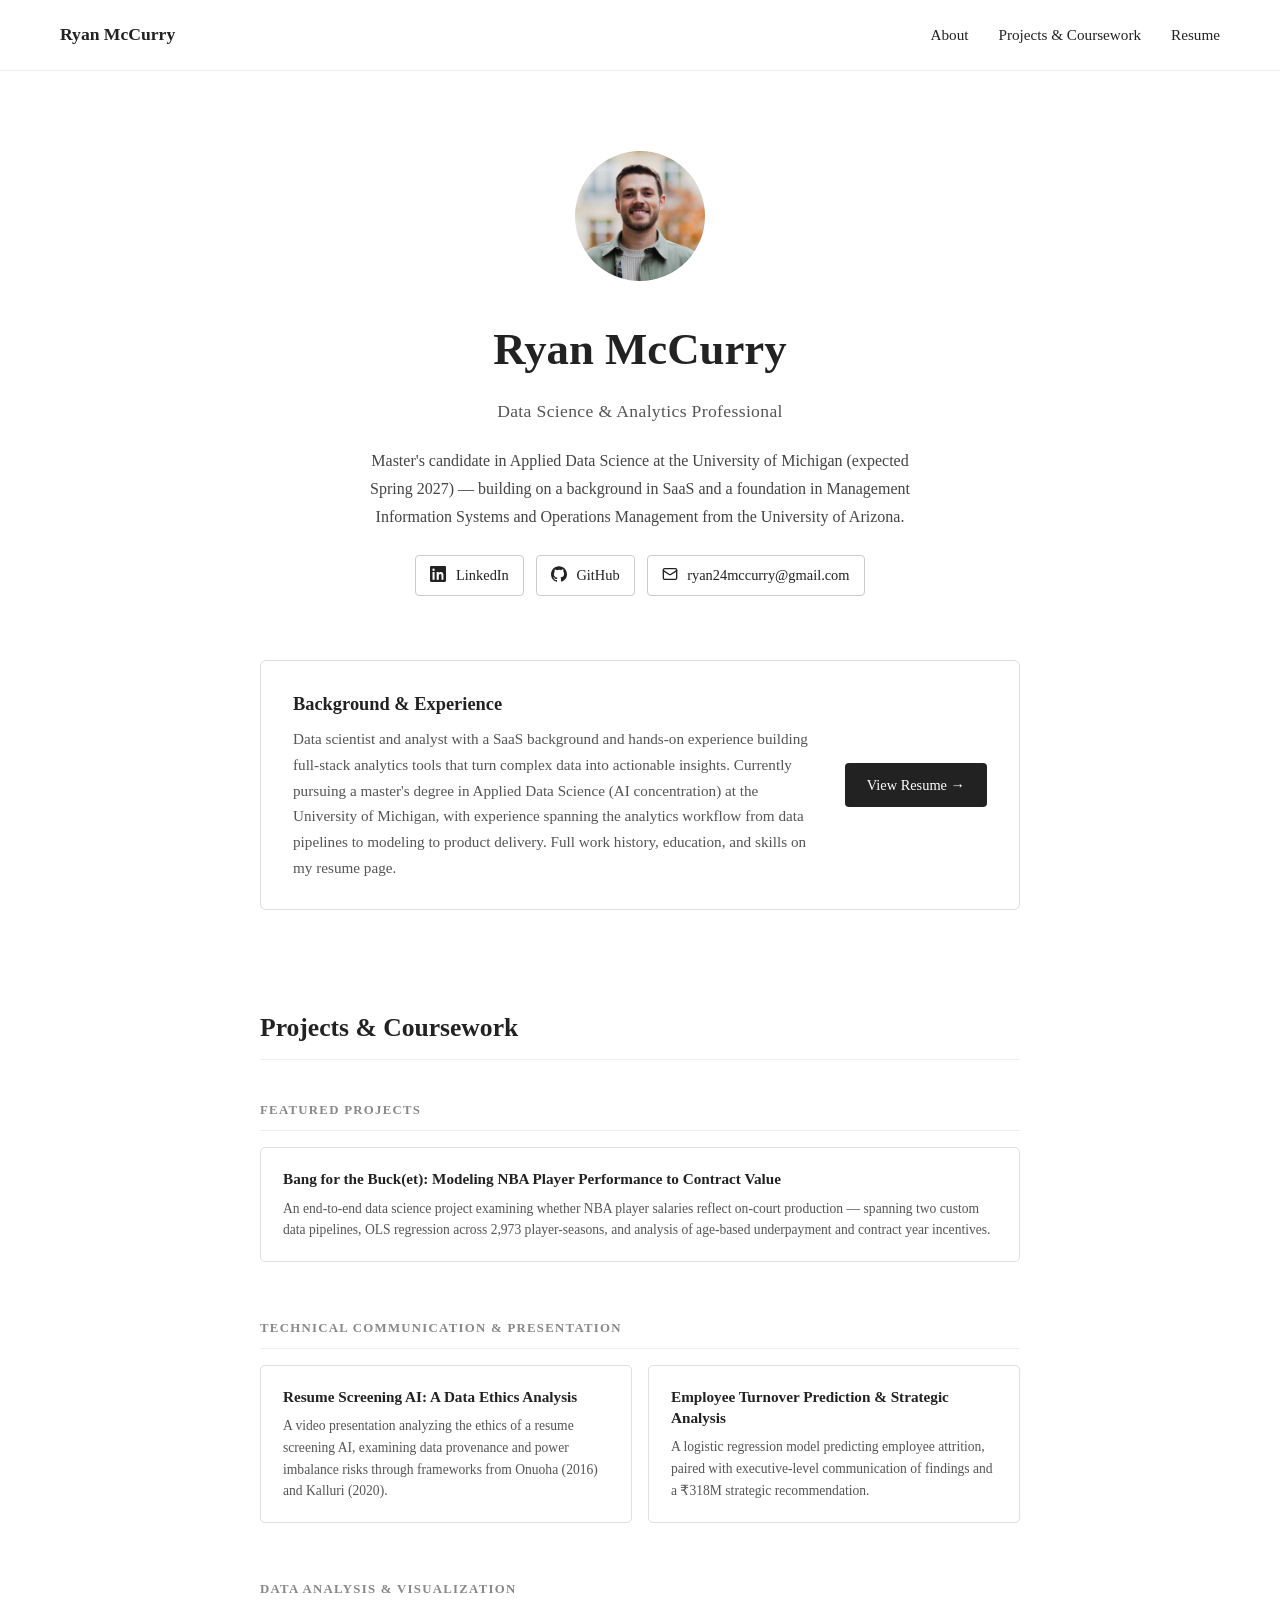
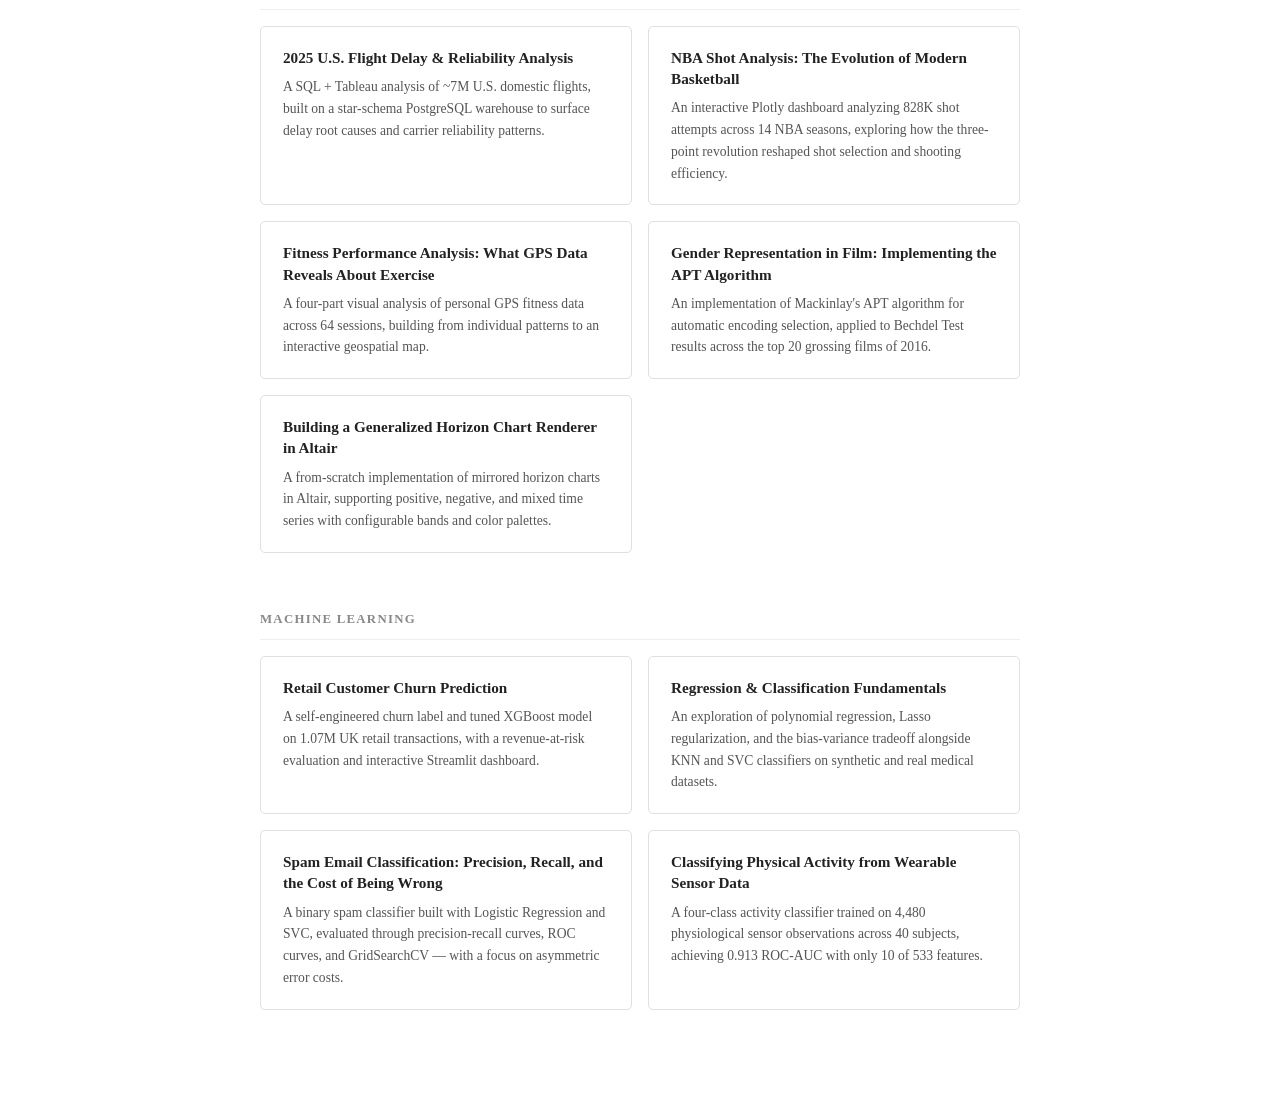
==== commit d54d4be6: "Update LinkedIn link text in index.html" ====
--- a/index.html
+++ b/index.html
@@ -32,7 +32,7 @@
     <div class="hero-links">
       <a class="hero-link-btn" href="https://www.linkedin.com/in/ryan-mccurry/" target="_blank">
         <svg xmlns="http://www.w3.org/2000/svg" width="16" height="16" viewBox="0 0 24 24" fill="currentColor" style="vertical-align:-2px; margin-right:6px;"><path d="M20.447 20.452H17.21v-5.569c0-1.328-.027-3.037-1.852-3.037-1.853 0-2.136 1.445-2.136 2.939v5.667H9.987V9h3.102v1.561h.046c.432-.816 1.489-1.676 3.065-1.676 3.276 0 3.881 2.156 3.881 4.959v6.608zM5.337 7.433a1.8 1.8 0 1 1 0-3.6 1.8 1.8 0 0 1 0 3.6zm1.554 13.019H3.783V9h3.108v11.452zM22.225 0H1.771C.792 0 0 .774 0 1.729v20.542C0 23.227.792 24 1.771 24h20.451C23.2 24 24 23.227 24 22.271V1.729C24 .774 23.2 0 22.222 0h.003z"/></svg>
-        LinkedIn Profile
+        LinkedIn
       </a>
       <a class="hero-link-btn" href="https://github.com/runrmc" target="_blank">
         <svg xmlns="http://www.w3.org/2000/svg" width="16" height="16" viewBox="0 0 24 24" fill="currentColor" style="vertical-align:-2px; margin-right:6px;"><path d="M12 .297c-6.63 0-12 5.373-12 12 0 5.303 3.438 9.8 8.205 11.385.6.113.82-.258.82-.577 0-.285-.01-1.04-.015-2.04-3.338.724-4.042-1.61-4.042-1.61-.546-1.387-1.333-1.756-1.333-1.756-1.089-.745.083-.729.083-.729 1.205.084 1.84 1.237 1.84 1.237 1.07 1.834 2.807 1.304 3.492.997.108-.775.418-1.305.762-1.605-2.665-.303-5.467-1.334-5.467-5.93 0-1.31.468-2.381 1.235-3.221-.123-.303-.535-1.524.117-3.176 0 0 1.008-.322 3.301 1.23A11.51 11.51 0 0 1 12 5.803c1.02.005 2.047.138 3.006.404 2.291-1.552 3.297-1.23 3.297-1.23.653 1.653.242 2.874.118 3.176.77.84 1.235 1.911 1.235 3.221 0 4.609-2.807 5.624-5.479 5.921.43.372.823 1.102.823 2.222 0 1.606-.014 2.898-.014 3.293 0 .322.216.694.825.576C20.565 22.092 24 17.592 24 12.297c0-6.627-5.373-12-12-12"/></svg>
